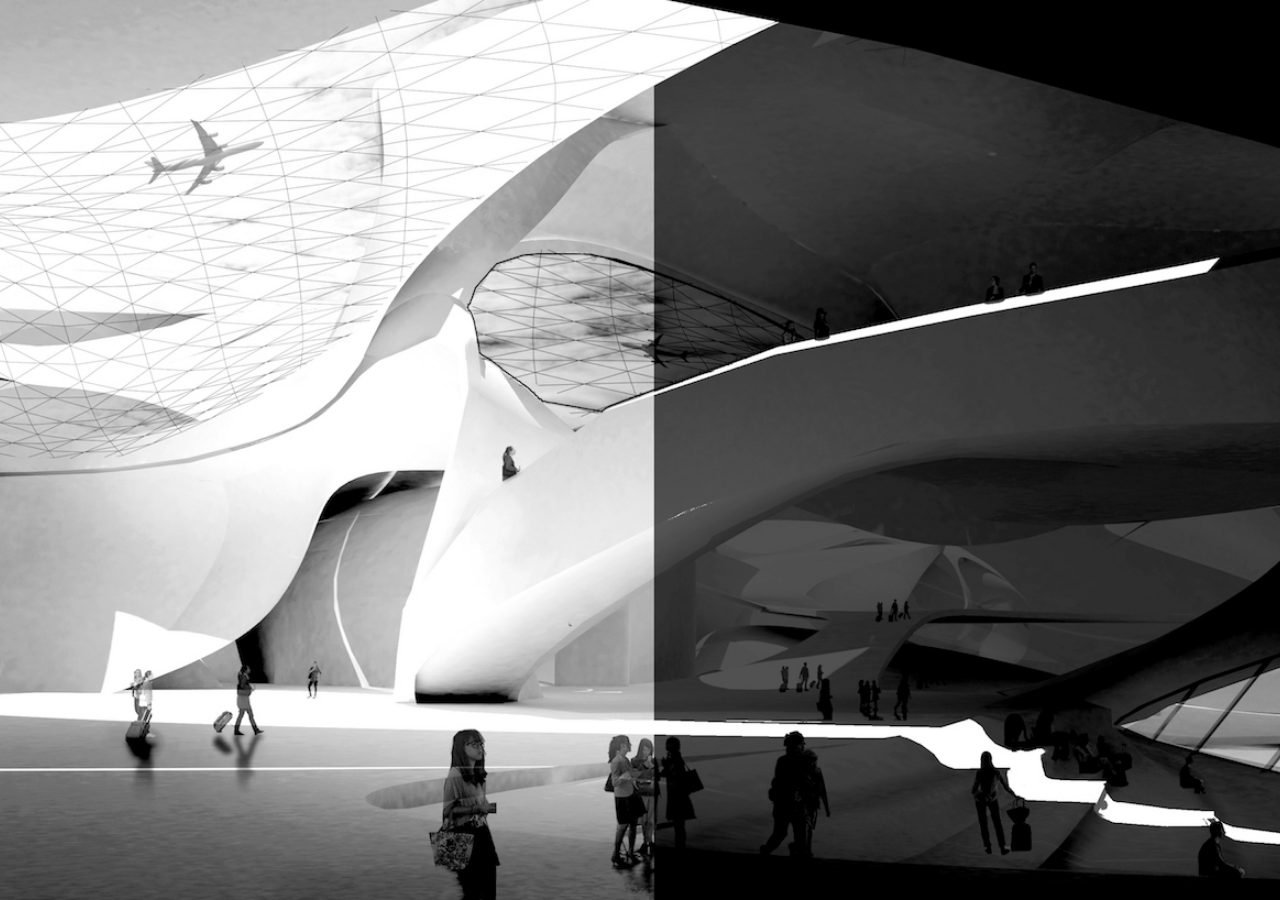
==== index.html @ 7d3ca612 "new showroom" ====
<!DOCTYPE html>
<html>

<head>
  <title>Jill Chen Studio</title>
  <meta http-equiv="Content-Type" content="text/html; charset=UTF-8" />
  <meta name="viewport" content="width=device-width, initial-scale=1">

<script src="https://ajax.googleapis.com/ajax/libs/jquery/1.12.0/jquery.min.js"></script>
  <script src="fold/oridomi.min.js"></script>
  <link href='https://fonts.googleapis.com/css?family=Poiret+One|Indie+Flower|Shadows+Into+Light|Josefin+Sans|Architects+Daughter|Covered+By+Your+Grace|Gloria+Hallelujah' rel='stylesheet' type='text/css'>

</head>
<style>
* { box-sizing: border-box } 
* a{text-decoration:none;color:inherit;}
html { 
   height: 100%;
 width: 100%;
  }
body{
  font-family: 'Poiret One', cursive;
  width: 100%;
  overflow: hidden;
  margin: 0;
  background-color: #181818;
  height: 100%;
}

section{
  background-image: url(cover.jpg);
  background-position: center;
  background-size: cover;
  text-align: center;
  height: 100%;
  width: 100%;
  position: absolute;
  filter: blur(10px);
  -webkit-filter: blur(10px);
}
#gallery-pannel{
  display: none;
  position: absolute;
  width: 100%;
    right: 0;
    z-index: -1;
   height: 100%;
  }

  #gallery-pannel object{
    margin: 0;
    width: 100%;
    height: 100%;
    min-height: 400px;
  }

#logoJ, #logoS, #logoSW{
  z-index: 1999;
  width: 10%;
  position: absolute;
  opacity: 0;
   min-width: 180px; 
 }
#logoJ{
    left: 49%;
  margin-left: -158px;
  top:10%;
}
#logoS{
  left: 51%;
  margin-left: -50px;
  top:29%;
}
#logoSW{
  top:26%;
  margin-top: 3px;
  left: 50%;
   margin-left: -22px;

}
.title{
  z-index: 1999;
  text-transform: uppercase;
   text-shadow:0px 0px 4px black;
  font-size: 30px;
  color:black;
  position: relative;
  top:70%;
  margin-left: -5px;
  display: none;
  letter-spacing: 12px;

}
.title span{
   text-shadow:0px 0px 4px silver;
  color: white;
  opacity: 0;
  cursor: pointer;
}
.subtitle{
  text-align: left;
  z-index: 1999;
  position: absolute;
  left:51%;
  top:13.5%;
  margin-left: 35px;
  text-transform: uppercase;
  line-height: 40px;
  letter-spacing: 8px;
  font-size: 22px;
  color:white;
  opacity: 0.8;
  text-shadow:0px 0px 3px silver;
}
.subtitle a{
  display: none;
}

.subtitle a:hover, span a:hover{
  opacity: 0.5;
  color: white;
}

</style>

<body >
<div id="gallery-pannel">
   <object type="text/html" data="gallery/index.html">
    </object>

</div>
<section >
  <div class="subtitle">
    <a href="showroom.html" id="sub1">showroom</a><br>
     <a href="resume.html" target="_blank" id="sub2">resume</a><br>   
  </div>
  <img src="J.svg" id="logoJ"/>
    <img src="S.svg" id="logoS"/>
    <img src="SW.svg" id="logoSW"/>
  <div class="title">
    jill chen <span onclick="foldme()">studio</span>
  </div>
</section>

<script>
$(document).ready(function(){


  setTimeout(function(){ blurElement("section", 0); }, 300);

    $("#logoJ").delay(1500).animate({
      left:'50%',
      top:'13%',
        opacity: '1',
    }, 1600);

        $("#logoS").delay(1500).animate({
      left:'50%',
      top:'26%',
        opacity: '1',
    }, 1600);
    $("#logoSW").delay(3500).animate({opacity: 1}, 1200);
 $("#sub1, .title").delay(4200).fadeIn(2000);
  $("#sub2").delay(5000).fadeIn(2000);
  $("span").delay(5000).animate({opacity: 1}, 2000);

  function blurElement(element, size){
  var filterVal = 'blur('+size+'px)';
  $(element)
      .css('filter', filterVal)
         .css('webkitFilter', filterVal)
         .css('mozFilter', filterVal)
         .css('oFilter', filterVal)
         .css('msFilter', filterVal)
         .css('transition', 'all 2.2s ease-out')
         .css('-webkit-transition', 'all 2.2s ease-out')
         .css('-moz-transition', 'all 2.2s ease-out')
         .css('-o-transition', 'all 2.2s ease-out');
}

setTimeout( function(){setTop(".title"); }, 4000);
$(window).resize(function(){
    setTop(".title");
});
  function setTop(ele)
  {
    var top= $("#logoS").height()+$("#logoS").offset().top+ "px";
    $(ele).css('top',top);
  }

});

function foldme()
{
    var folded = new OriDomi("section", {
      vPanels:         4,     // number of panels when folding left or right (vertically oriented)
      hPanels:         3,   
      shadingIntesity: .5,
      speed:           1000  // folding duration in ms

    });
    
    folded.reveal(60).accordion(-40).foldUp();

    setTimeout( function(){ 
    $("section").fadeOut();
    $("#gallery-pannel").fadeIn(1500);
    
    }, 3780);
   
}

</script>
</body>

  </html>
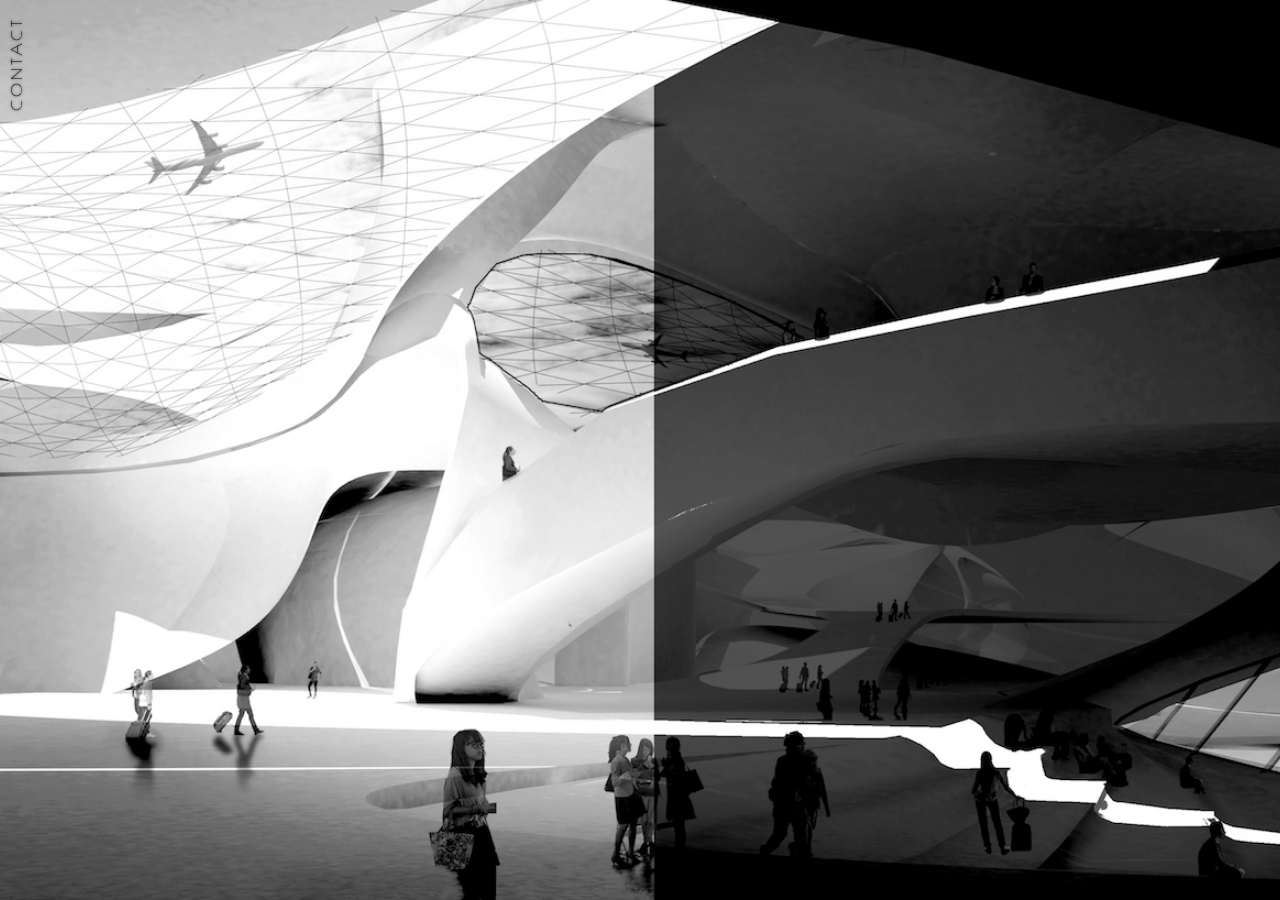
==== commit a326c485: "new effect" ====
--- a/index.html
+++ b/index.html
@@ -19,6 +19,7 @@
  width: 100%;
   }
 body{
+  font-weight: 580;
   font-family: 'Poiret One', cursive;
   width: 100%;
   overflow: hidden;
@@ -81,23 +82,28 @@
 .title{
   z-index: 1999;
   text-transform: uppercase;
+   text-shadow:0px 0px 4px gray;
+  font-size: 26px;
+  position: relative;
+  margin-left: -5px;
+    letter-spacing: 10px;
+       -webkit-transition: text-shadow 0.7s, font-size 0.7s,letter-spacing 0.9s; /* Safari */
+    transition: text-shadow 0.7s, font-size 0.7s,letter-spacing 0.9s;
+    transition-timing-function: ease-in-out;
+
+
+}
+.title .firstletter, .title .rest, .title .last{
+  opacity: 0;
+}
+.title em{
+  font-style: normal;
    text-shadow:0px 0px 4px black;
-  font-size: 30px;
-  color:black;
-  position: relative;
-  top:70%;
-  margin-left: -5px;
-  display: none;
-  letter-spacing: 12px;
-
-}
-.title span{
-   text-shadow:0px 0px 4px silver;
   color: white;
-  opacity: 0;
-  cursor: pointer;
+    cursor: pointer;
 }
 .subtitle{
+
   text-align: left;
   z-index: 1999;
   position: absolute;
@@ -106,21 +112,61 @@
   margin-left: 35px;
   text-transform: uppercase;
   line-height: 40px;
-  letter-spacing: 8px;
+  letter-spacing: 3px;
   font-size: 22px;
   color:white;
-  opacity: 0.8;
-  text-shadow:0px 0px 3px silver;
+  text-shadow:0px 0px 6px black;
 }
 .subtitle a{
-  display: none;
-}
-
-.subtitle a:hover, span a:hover{
-  opacity: 0.5;
+   -webkit-transition: margin-left 0.9s, font-size 0.9s, letter-spacing 0.9s; /* Safari */
+    transition: margin-left 0.9s, font-size 0.9s, letter-spacing 0.9s;
+    transition-timing-function: ease-in-out;
+  opacity: 0;
+  
+  }
+
+.title:hover{
+  letter-spacing: 16px;
+  font-size: 31px;
+  text-shadow:0px 0px 6px black;
+}
+.subtitle a:hover{
+  letter-spacing: 8px;
+  font-size: 28px;
+  margin-left: 40px;
+  
+  }
+.contact{
+  cursor: pointer;
+  text-align: left;
+  min-width: 27%;
+  letter-spacing: 3px;
+  float: left;
+  text-shadow:0px 0px 3px black;
+  margin-top: 75px;
+  margin-left: 7px;
+  -webkit-transition: all 0.9s ease-in-out, color 0.6s 0.7s, background-color 0.2s 0.5s;
+  -webkit-transform: rotate(-90deg); /* Chrome, Safari, Opera */
+    transform: rotate(-90deg);
+    transform-origin: left top 0;
+}
+.contact p{
+  text-transform: uppercase;
+  letter-spacing: 2px;
+  font-size: 15px;
+   display: none;
+}
+.contact:hover{
+  padding: 3%;
+  text-shadow:none;
+  min-height: 30%;
+  background-color: rgba(20, 20, 20, 0.9);
   color: white;
-}
-
+  letter-spacing: 4px;
+  font-size: 20px;
+    -webkit-transform: rotate(0deg); /* Chrome, Safari, Opera */
+    transform: rotate(0deg);
+}
 </style>
 
 <body >
@@ -138,31 +184,38 @@
     <img src="S.svg" id="logoS"/>
     <img src="SW.svg" id="logoSW"/>
   <div class="title">
-    jill chen <span onclick="foldme()">studio</span>
+   <a href="#!" onclick="foldme()">
+    <span class="firstletter">j</span><span class="rest">il</span><span class="last">l</span>
+    <span class="firstletter">c</span><span class="rest">he</span><span class="last">n</span>
+    <em><span class="firstletter">s</span><span class="rest">tudi</span><span class="last">o</span></em></a>
+  </div>
+  <div class="contact">CONTACT
+    <p><a href="mailto:wanjiao.chen@wustl.edu?Subject=Hello%20Jill" target="_top">wanjiao.chen@wustl.edu</a></p>
+      <p>314-478-6576<p>
+    </div>
   </div>
 </section>
 
 <script>
 $(document).ready(function(){
 
-
   setTimeout(function(){ blurElement("section", 0); }, 300);
 
-    $("#logoJ").delay(1500).animate({
+    $("#logoJ").delay(1300).animate({
       left:'50%',
       top:'13%',
         opacity: '1',
-    }, 1600);
-
-        $("#logoS").delay(1500).animate({
+    }, 1500);
+
+        $("#logoS").delay(1300).animate({
       left:'50%',
       top:'26%',
         opacity: '1',
-    }, 1600);
-    $("#logoSW").delay(3500).animate({opacity: 1}, 1200);
- $("#sub1, .title").delay(4200).fadeIn(2000);
-  $("#sub2").delay(5000).fadeIn(2000);
-  $("span").delay(5000).animate({opacity: 1}, 2000);
+    }, 1500);
+    $("#logoSW").delay(3600).animate({opacity: 1}, 1000);
+ $("#sub1, .firstletter").delay(4000).animate({opacity: 1}, 2000);
+  $("#sub2, .rest").delay(5000).animate({opacity: 1}, 2000);
+  $(".last").delay(6000).animate({opacity: 1}, 2000);
 
   function blurElement(element, size){
   var filterVal = 'blur('+size+'px)';
@@ -184,9 +237,15 @@
 });
   function setTop(ele)
   {
-    var top= $("#logoS").height()+$("#logoS").offset().top+ "px";
+    var top= $("#logoS").height()+$("#logoS").offset().top * 1.1+ "px";
     $(ele).css('top',top);
   }
+
+  $(".contact").hover(function(){
+    $("p").delay(900).fadeIn(600);
+    }, function(){
+    $("p").fadeOut();
+  });
 
 });
 
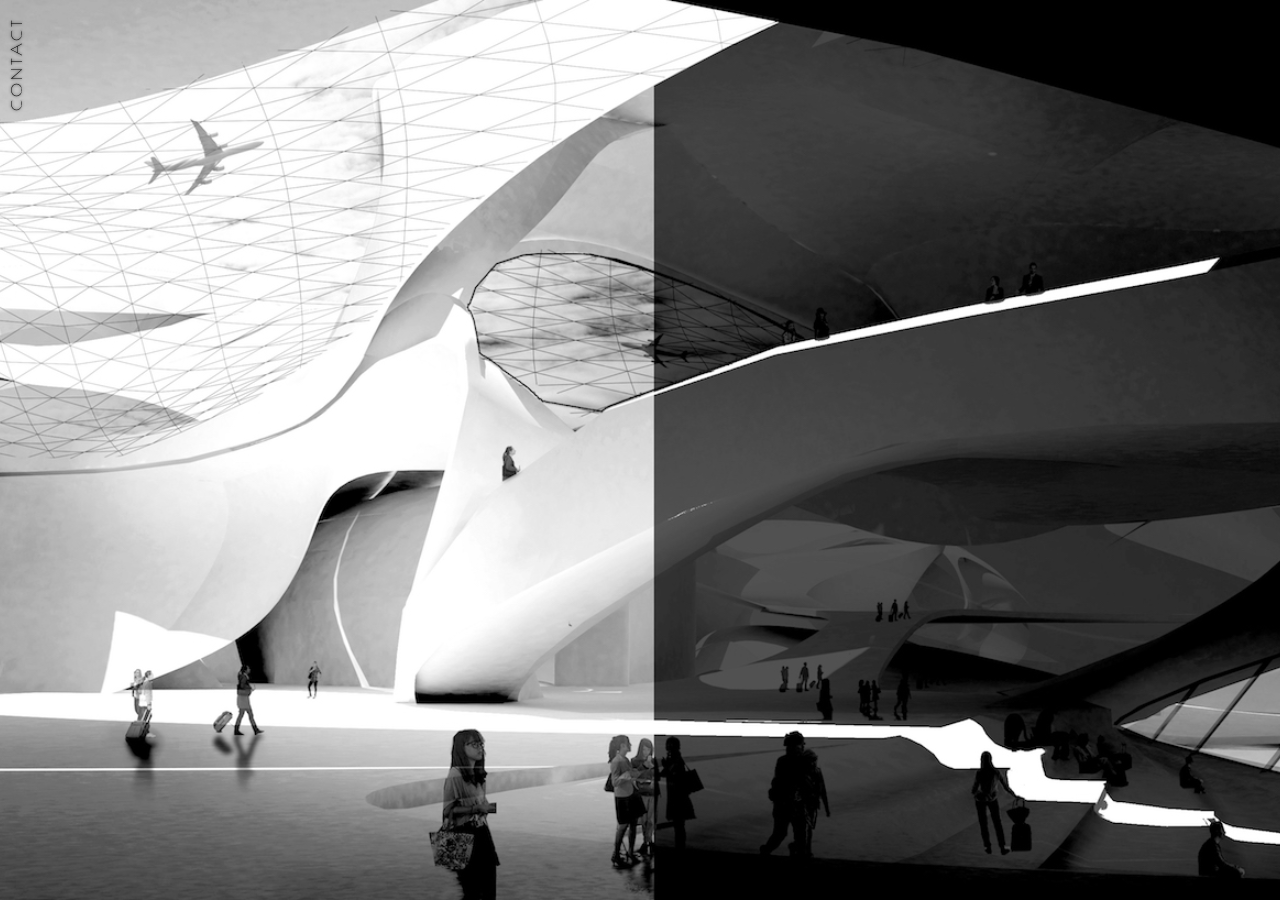
==== commit 1f5aa4a5: "new effect" ====
--- a/index.html
+++ b/index.html
@@ -5,10 +5,11 @@
   <title>Jill Chen Studio</title>
   <meta http-equiv="Content-Type" content="text/html; charset=UTF-8" />
   <meta name="viewport" content="width=device-width, initial-scale=1">
+    <link href='https://fonts.googleapis.com/css?family=Poiret+One|Indie+Flower|Shadows+Into+Light|Josefin+Sans|Architects+Daughter|Covered+By+Your+Grace|Gloria+Hallelujah' rel='stylesheet' type='text/css'>
 
 <script src="https://ajax.googleapis.com/ajax/libs/jquery/1.12.0/jquery.min.js"></script>
   <script src="fold/oridomi.min.js"></script>
-  <link href='https://fonts.googleapis.com/css?family=Poiret+One|Indie+Flower|Shadows+Into+Light|Josefin+Sans|Architects+Daughter|Covered+By+Your+Grace|Gloria+Hallelujah' rel='stylesheet' type='text/css'>
+  <script src="jquery.ripples.js"></script>
 
 </head>
 <style>
@@ -247,6 +248,13 @@
     $("p").fadeOut();
   });
 
+$('section').ripples({
+resolution: 512,
+dropRadius: 20,
+perturbance: 0.01,
+interactive: true
+});
+
 });
 
 function foldme()
